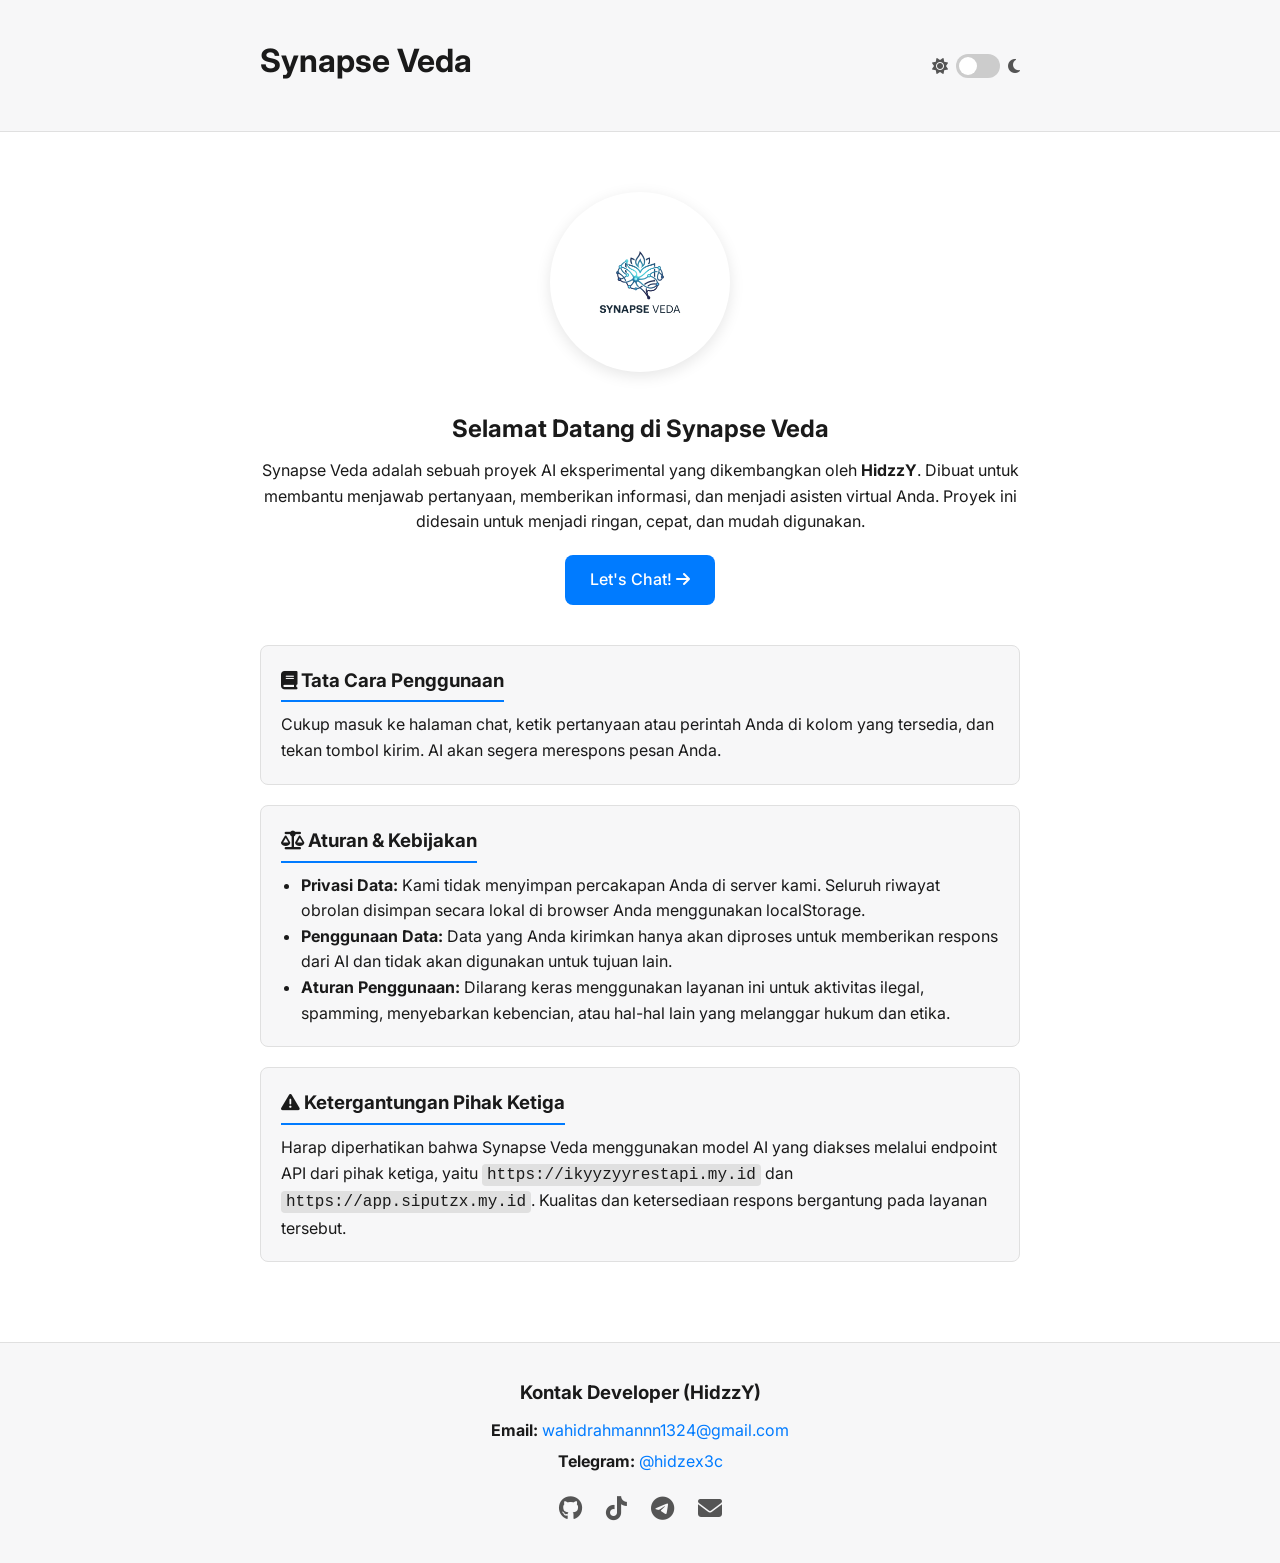
==== index.html @ 43dcb237 "Initial commit: upload semua file" ====
<!DOCTYPE html>
<html lang="id">
<head>
    <meta charset="UTF-8">
    <meta name="viewport" content="width=device-width, initial-scale=1.0">
    <title>Synapse Veda - AI by HidzzY</title>
    <link rel="stylesheet" href="./style/style.css">
    <link rel="preconnect" href="https://fonts.googleapis.com">
    <link rel="preconnect" href="https://fonts.gstatic.com" crossorigin>
    <link href="https://fonts.googleapis.com/css2?family=Inter:wght@400;500;600;700&display=swap" rel="stylesheet">
    <link rel="stylesheet" href="https://cdnjs.cloudflare.com/ajax/libs/font-awesome/6.5.2/css/all.min.css">
</head>
<body>

    <header>
        <div class="container header-content">
            <h1>Synapse Veda</h1>
            <div class="theme-switcher">
                <i class="fa-solid fa-sun"></i>
                <label class="switch">
                    <input type="checkbox" id="theme-toggle">
                    <span class="slider round"></span>
                </label>
                <i class="fa-solid fa-moon"></i>
            </div>
        </div>
    </header>

    <main class="container">
        <section class="intro">
            <img src="./image/logo1.png" alt="Synapse Veda Logo" class="main-logo">
            <h2>Selamat Datang di Synapse Veda</h2>
            <p>Synapse Veda adalah sebuah proyek AI eksperimental yang dikembangkan oleh <strong>HidzzY</strong>. Dibuat untuk membantu menjawab pertanyaan, memberikan informasi, dan menjadi asisten virtual Anda. Proyek ini didesain untuk menjadi ringan, cepat, dan mudah digunakan.</p>
            <a class='cta-button' href='/chat'>
                Let's Chat! <i class="fa-solid fa-arrow-right"></i>
            </a>
        </section>

        <section class="info-section">
            <h3><i class="fa-solid fa-book"></i> Tata Cara Penggunaan</h3>
            <p>Cukup masuk ke halaman chat, ketik pertanyaan atau perintah Anda di kolom yang tersedia, dan tekan tombol kirim. AI akan segera merespons pesan Anda.</p>
        </section>
        <section class="info-section">
            <h3><i class="fa-solid fa-scale-balanced"></i> Aturan & Kebijakan</h3>
            <ul>
                <li><strong>Privasi Data:</strong> Kami tidak menyimpan percakapan Anda di server kami. Seluruh riwayat obrolan disimpan secara lokal di browser Anda menggunakan localStorage.</li>
                <li><strong>Penggunaan Data:</strong> Data yang Anda kirimkan hanya akan diproses untuk memberikan respons dari AI dan tidak akan digunakan untuk tujuan lain.</li>
                <li><strong>Aturan Penggunaan:</strong> Dilarang keras menggunakan layanan ini untuk aktivitas ilegal, spamming, menyebarkan kebencian, atau hal-hal lain yang melanggar hukum dan etika.</li>
            </ul>
        </section>
        <section class="info-section">
            <h3><i class="fa-solid fa-triangle-exclamation"></i> Ketergantungan Pihak Ketiga</h3>
            <p>Harap diperhatikan bahwa Synapse Veda menggunakan model AI yang diakses melalui endpoint API dari pihak ketiga, yaitu <code>https://ikyyzyyrestapi.my.id</code> dan <code>https://app.siputzx.my.id</code>. Kualitas dan ketersediaan respons bergantung pada layanan tersebut.</p>
        </section>
    </main>

    <footer>
    <div class="container">
        <h3>Kontak Developer (HidzzY)</h3>
        <div class="developer-info">
            <p><strong>Email:</strong> <a href="mailto:wahidrahmannn1324@gmail.com">wahidrahmannn1324@gmail.com</a></p>
            <p><strong>Telegram:</strong> <a href="https://t.me/hidzex3c" target="_blank" rel="noopener noreferrer">@hidzex3c</a></p>
        </div>
        <div class="social-icons">
            <a href="https://github.com/HidzzY" target="_blank" rel="noopener noreferrer" aria-label="GitHub" title="GitHub"><i class="fa-brands fa-github"></i></a>
            <a href="https://tiktok.com/@w.hizz" target="_blank" rel="noopener noreferrer" aria-label="TikTok" title="TikTok"><i class="fa-brands fa-tiktok"></i></a>
            <a href="https://t.me/hidzex3c" target="_blank" rel="noopener noreferrer" aria-label="Telegram" title="Telegram"><i class="fa-brands fa-telegram"></i></a>
            <a href="mailto:wahidrahmannn1324@gmail.com" aria-label="Email" title="Email"><i class="fa-solid fa-envelope"></i></a>
        </div>
    </div>
</footer>

<script src="./js/script.js"></script>
</body>
</html>
---- style/style.css ----
/* === FONT & GLOBAL RESET === */
:root {
    --primary-bg: #ffffff; --secondary-bg: #f7f7f8; --primary-text: #1a1a1a; --secondary-text: #555555;
    --border-color: #e0e0e0; --accent-blue-light: #007bff; --accent-blue-dark: #0056b3;
    --bubble-bg-user: #007bff; --bubble-text-user: #ffffff; --code-bg: #1d1f21;
    --header-bg: rgba(255, 255, 255, 0.85); --shadow-color: rgba(0, 0, 0, 0.1);
    --sidebar-bg: #f0f2f5; --sidebar-hover-bg: #e4e6e9; --danger-color: #dc3545;
}
[data-theme="dark"] {
    --primary-bg: #121212; --secondary-bg: #1e1e1e; --primary-text: #e0e0e0; --secondary-text: #a0a0a0;
    --border-color: #333333; --accent-blue-light: #3b9dff; --accent-blue-dark: #1e88e5;
    --bubble-bg-user: #3b9dff; --bubble-text-user: #ffffff; --header-bg: rgba(30, 30, 30, 0.85);
    --shadow-color: rgba(255, 255, 255, 0.05); --sidebar-bg: #181a1b; --sidebar-hover-bg: #2d3032;
}
* { margin: 0; padding: 0; box-sizing: border-box; }
html { height: 100%; }
body { font-family: 'Inter', sans-serif; background-color: var(--primary-bg); color: var(--primary-text); transition: background-color 0.3s, color 0.3s; line-height: 1.6; }
a { color: var(--accent-blue-light); text-decoration: none; }
a:hover { text-decoration: underline; }

/* === INDEX PAGE STYLES === */
.container { max-width: 800px; margin: 0 auto; padding: 20px; }
body:not(:has(#app-wrapper)) > header, body:not(:has(#app-wrapper)) > footer { background-color: var(--secondary-bg); border-bottom: 1px solid var(--border-color); padding: 15px 0; transition: background-color 0.3s, border-color 0.3s; }
body:not(:has(#app-wrapper)) > footer { border-bottom: none; border-top: 1px solid var(--border-color); text-align: center; margin-top: 40px; }
.header-content { display: flex; justify-content: space-between; align-items: center; }
h1, h2, h3 { color: var(--primary-text); margin-bottom: 10px; }
.theme-switcher { display: flex; align-items: center; gap: 8px; color: var(--secondary-text); }
.switch { position: relative; display: inline-block; width: 44px; height: 24px; }
.switch input { opacity: 0; width: 0; height: 0; }
.slider { position: absolute; cursor: pointer; top: 0; left: 0; right: 0; bottom: 0; background-color: #ccc; transition: .4s; }
.slider:before { position: absolute; content: ""; height: 18px; width: 18px; left: 3px; bottom: 3px; background-color: white; transition: .4s; }
input:checked + .slider { background-color: var(--accent-blue-light); }
input:checked + .slider:before { transform: translateX(20px); }
.slider.round { border-radius: 34px; }
.slider.round:before { border-radius: 50%; }
.intro { text-align: center; padding: 40px 0; }
/* Style untuk logo utama di index.html (Halaman Depan) */
.main-logo {
    width: 180px;
    height: 180px;
    object-fit: contain;
    background-color: transparent;
    border-radius: 50%;
    box-shadow: 0 4px 15px var(--shadow-color);
    margin-bottom: 30px;
    transition: transform 0.3s ease;
}

.main-logo:hover {
    transform: scale(1.05);
}
.cta-button { display: inline-block; background-color: var(--accent-blue-light); color: white; padding: 12px 25px; border-radius: 8px; font-weight: 500; margin-top: 20px; transition: background-color 0.3s, transform 0.2s; }
.cta-button:hover { background-color: var(--accent-blue-dark); transform: translateY(-2px); box-shadow: 0 4px 15px rgba(0, 123, 255, 0.3); }
.info-section { background-color: var(--secondary-bg); padding: 20px; border-radius: 8px; margin-bottom: 20px; border: 1px solid var(--border-color); }
.info-section h3 { border-bottom: 2px solid var(--accent-blue-light); padding-bottom: 5px; display: inline-block; }
.info-section ul { padding-left: 20px; }
.info-section code { background-color: var(--border-color); padding: 2px 5px; border-radius: 4px; font-family: 'Courier New', Courier, monospace; }
.developer-info p { margin-bottom: 5px; }
.social-icons { margin-top: 15px; }
.social-icons a { color: var(--secondary-text); font-size: 24px; margin: 0 10px; transition: color 0.3s; }
.social-icons a:hover { color: var(--accent-blue-light); }

/* === CHAT PAGE LAYOUT & SIDEBAR === */
#app-wrapper { display: flex; height: 100vh; }
#sidebar { width: 260px; background-color: var(--sidebar-bg); flex-shrink: 0; display: flex; flex-direction: column; padding: 10px; border-right: 1px solid var(--border-color); transition: margin-left 0.3s ease; }
#sidebar-overlay { display: none; position: fixed; inset: 0; background-color: rgba(0,0,0,0.5); z-index: 99; }
.sidebar-header { padding-bottom: 10px; }
.sidebar-new-chat-btn { width: 100%; padding: 10px; background-color: var(--accent-blue-light); color: white; border: none; border-radius: 8px; font-size: 1em; cursor: pointer; transition: background-color 0.2s; }
.sidebar-new-chat-btn:hover { background-color: var(--accent-blue-dark); }
.sidebar-new-chat-btn:disabled { background-color: var(--secondary-text); cursor: not-allowed; }
.session-list { flex-grow: 1; overflow-y: auto; }
.session-item { display: flex; align-items: center; justify-content: space-between; padding: 10px; border-radius: 8px; margin-top: 5px; cursor: pointer; transition: background-color 0.2s; }
.session-item:hover { background-color: var(--sidebar-hover-bg); }
.session-item.active { background-color: var(--accent-blue-dark); color: white; }
.session-item-title { white-space: nowrap; overflow: hidden; text-overflow: ellipsis; flex-grow: 1; margin-right: 10px; }
.session-item-delete-btn { background: none; border: none; color: var(--secondary-text); cursor: pointer; font-size: 1em; opacity: 0; transition: opacity 0.2s; }
.session-item:hover .session-item-delete-btn { opacity: 1; }
.session-item.active .session-item-delete-btn { color: white; }
.session-item-delete-btn:hover { color: var(--danger-color); }
#chat-main-content { flex-grow: 1; display: flex; flex-direction: column; }
.chat-layout { display: flex; flex-direction: column; height: 100vh; background-color: var(--primary-bg); }
.chat-header { display: flex; justify-content: space-between; align-items: center; padding: 10px 20px; background-color: var(--header-bg); backdrop-filter: blur(10px); -webkit-backdrop-filter: blur(10px); border-bottom: 1px solid var(--border-color); z-index: 10; flex-shrink: 0;}
.header-left, .header-right { display: flex; align-items: center; gap: 15px; }
/* Style untuk logo kecil di header chat (Halaman Chat) */
.header-logo {
    height: 40px;
    width: 40px;
    object-fit: cover;
    border-radius: 50%;
    border: 2px solid var(--accent-blue-light);
    box-shadow: 0 2px 5px var(--shadow-color);
    flex-shrink: 0;
}
.header-button { background: none; border: none; font-size: 18px; cursor: pointer; color: var(--secondary-text); transition: color 0.3s;}
#menu-toggle-btn { display: none; }
main.chat-container { flex-grow: 1; overflow-y: auto; padding: 20px; }
.chat-messages { max-width: 800px; margin: 0 auto; display: flex; flex-direction: column; gap: 20px; }
@keyframes pop-in {
    from { transform: scale(0.8); opacity: 0; }
    to { transform: scale(1); opacity: 1; }
}
.message { display: flex; flex-direction: column; max-width: 100%; }
.message.user { align-items: flex-end; }
.message.assistant { align-items: flex-start; }
.message-content { padding: 12px 18px; border-radius: 18px; word-break: break-word; }
.message.user .message-content {
    background-color: var(--bubble-bg-user);
    color: var(--bubble-text-user);
    border-bottom-right-radius: 4px;
    white-space: pre-wrap;
    animation: pop-in 0.3s cubic-bezier(0.175, 0.885, 0.32, 1.275);
}
.message.assistant .message-content { background-color: transparent; padding: 0; width: 100%; }
.message.assistant .message-content p:last-child { margin-bottom: 0; }
.typing-indicator { display: flex; align-items: center; gap: 5px; padding: 12px 18px; }
.typing-indicator span { width: 8px; height: 8px; background-color: var(--secondary-text); border-radius: 50%; animation: bounce 1.4s infinite ease-in-out both; }
.typing-indicator span:nth-child(1) { animation-delay: -0.32s; }
.typing-indicator span:nth-child(2) { animation-delay: -0.16s; }
@keyframes bounce { 0%, 80%, 100% { transform: scale(0); } 40% { transform: scale(1.0); } }

/* === WEATHER UI COMPONENTS (SUPPORT) === */
.weather-card {
    background: linear-gradient(135deg, #4facfe 0%, #00f2fe 100%);
    color: white;
    padding: 20px;
    border-radius: 20px;
    margin: 15px 0;
    box-shadow: 0 10px 20px rgba(0,0,0,0.1);
    animation: pop-in 0.4s ease-out;
}
[data-theme="dark"] .weather-card {
    background: linear-gradient(135deg, #1e3c72 0%, #2a5298 100%);
}
.weather-grid { 
    display: grid; 
    grid-template-columns: repeat(3, 1fr); 
    gap: 10px; 
    background: rgba(255,255,255,0.15); 
    padding: 12px; 
    border-radius: 15px; 
    margin-top: 15px;
}
.weather-item { text-align: center; }
.weather-item span { display: block; font-size: 0.75rem; opacity: 0.8; }
.weather-item strong { font-size: 1rem; }

/* === INPUT AREA === */
.chat-input-area-wrapper { position: sticky; bottom: 0; padding-top: 10px; background: linear-gradient(to top, var(--primary-bg) 70%, transparent 100%); flex-shrink: 0; }
.chat-input-area { max-width: 800px; margin: 0 auto; padding: 0 20px 10px; display: flex; align-items: flex-end; gap: 10px; background-color: var(--primary-bg); }
#message-input { flex-grow: 1; padding: 12px 15px; border: 1px solid var(--border-color); border-radius: 22px; background-color: var(--secondary-bg); color: var(--primary-text); font-size: 16px; resize: none; overflow-y: auto; }
#message-input:focus { outline: none; border-color: var(--accent-blue-light); box-shadow: 0 0 0 2px rgba(0, 123, 255, 0.25); }
#send-button { width: 44px; height: 44px; border: none; border-radius: 50%; background-color: var(--accent-blue-light); color: white; font-size: 18px; cursor: pointer; flex-shrink: 0; display: flex; justify-content: center; align-items: center; transition: background-color 0.3s; }
.api-disclaimer { font-size: 0.75rem; color: var(--secondary-text); text-align: center; padding-bottom: 5px; max-width: 800px; margin: 0 auto; background-color: var(--primary-bg); }

/* === CODE BLOCKS === */
.code-wrapper { background-color: var(--secondary-bg); border-radius: 12px; border: 1px solid var(--border-color); margin: 1em 0; overflow: hidden; }
.code-header { display: flex; justify-content: space-between; align-items: center; padding: 8px 15px; background-color: var(--sidebar-hover-bg); border-bottom: 1px solid var(--border-color); color: var(--secondary-text); font-size: 0.85em; }
.code-copy-btn { background-color: transparent; border: none; color: var(--secondary-text); cursor: pointer; padding: 4px; border-radius: 4px; display: flex; align-items: center; gap: 5px; }
.code-copy-btn:hover { background-color: var(--border-color); }
.code-wrapper pre { margin: 0; background-color: var(--code-bg); white-space: pre-wrap; word-wrap: break-word; }
.code-wrapper pre code.hljs { padding: 15px; font-size: 0.9em; line-height: 1.5; }

/* === RESPONSIVE & SIDEBAR LOGIC === */
@media (max-width: 768px) {
    #sidebar { position: fixed; left: -260px; top: 0; height: 100%; z-index: 100; margin-left: 0; transition: left 0.3s ease; }
    #sidebar.open { left: 0; }
    #sidebar-overlay.open { display: block; }
    #menu-toggle-btn { display: block; }
    .chat-header h2 { font-size: 1.2em; }
    .chat-input-area { padding: 0 10px 10px; }
}

/* === LOGIKA TOGGLE SIDEBAR DESKTOP (Min-width 769px) === */
@media (min-width: 769px) {
    #sidebar, #app-wrapper {
        transition: all 0.3s cubic-bezier(0.4, 0, 0.2, 1);
    }

    #sidebar.closed {
        width: 0; padding: 0; margin: 0; border-right: none; opacity: 0; overflow: hidden; pointer-events: none;
    }

    #app-wrapper.sidebar-closed #chat-main-content {
        flex-grow: 1; width: 100%;
    }
}

/* === PERBAIKAN TAMPILAN TOMBOL MENU === */
#menu-toggle-btn {
    display: flex;
    align-items: center;
    justify-content: center;
}

@media (max-width: 768px) {
    #sidebar.closed {
        width: 260px; opacity: 1; pointer-events: auto;
    }
}
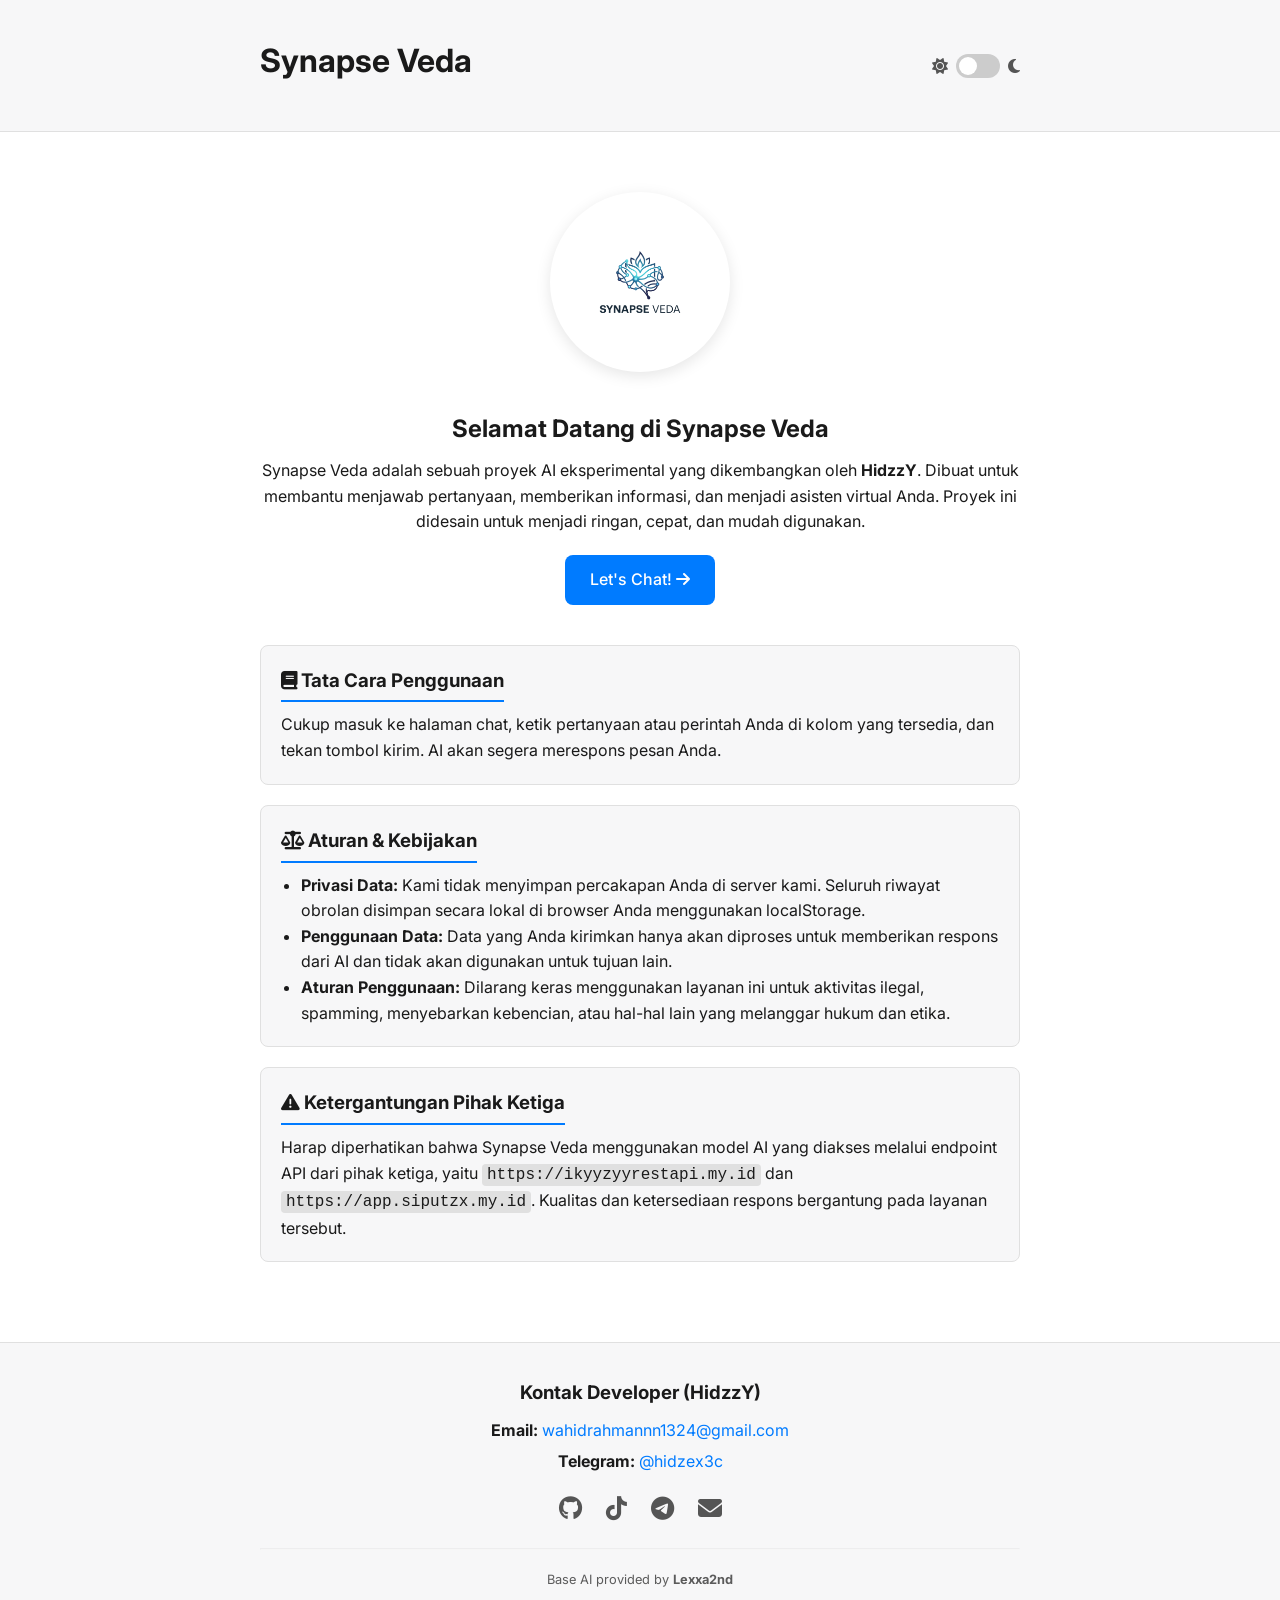
==== commit 7e13d43e: "Update index.html" ====
--- a/index.html
+++ b/index.html
@@ -67,6 +67,11 @@
             <a href="https://t.me/hidzex3c" target="_blank" rel="noopener noreferrer" aria-label="Telegram" title="Telegram"><i class="fa-brands fa-telegram"></i></a>
             <a href="mailto:wahidrahmannn1324@gmail.com" aria-label="Email" title="Email"><i class="fa-solid fa-envelope"></i></a>
         </div>
+        
+        <hr style="opacity: 0.1; margin: 20px 0;">
+        <div class="credits" style="font-size: 0.8em; opacity: 0.7;">
+            <p>Base AI provided by <a href="https://github.com/ini-alex" target="_blank" rel="noopener noreferrer" style="color: var(--accent-color); text-decoration: none; font-weight: bold;">Lexxa2nd</a></p>
+        </div>
     </div>
 </footer>
 
